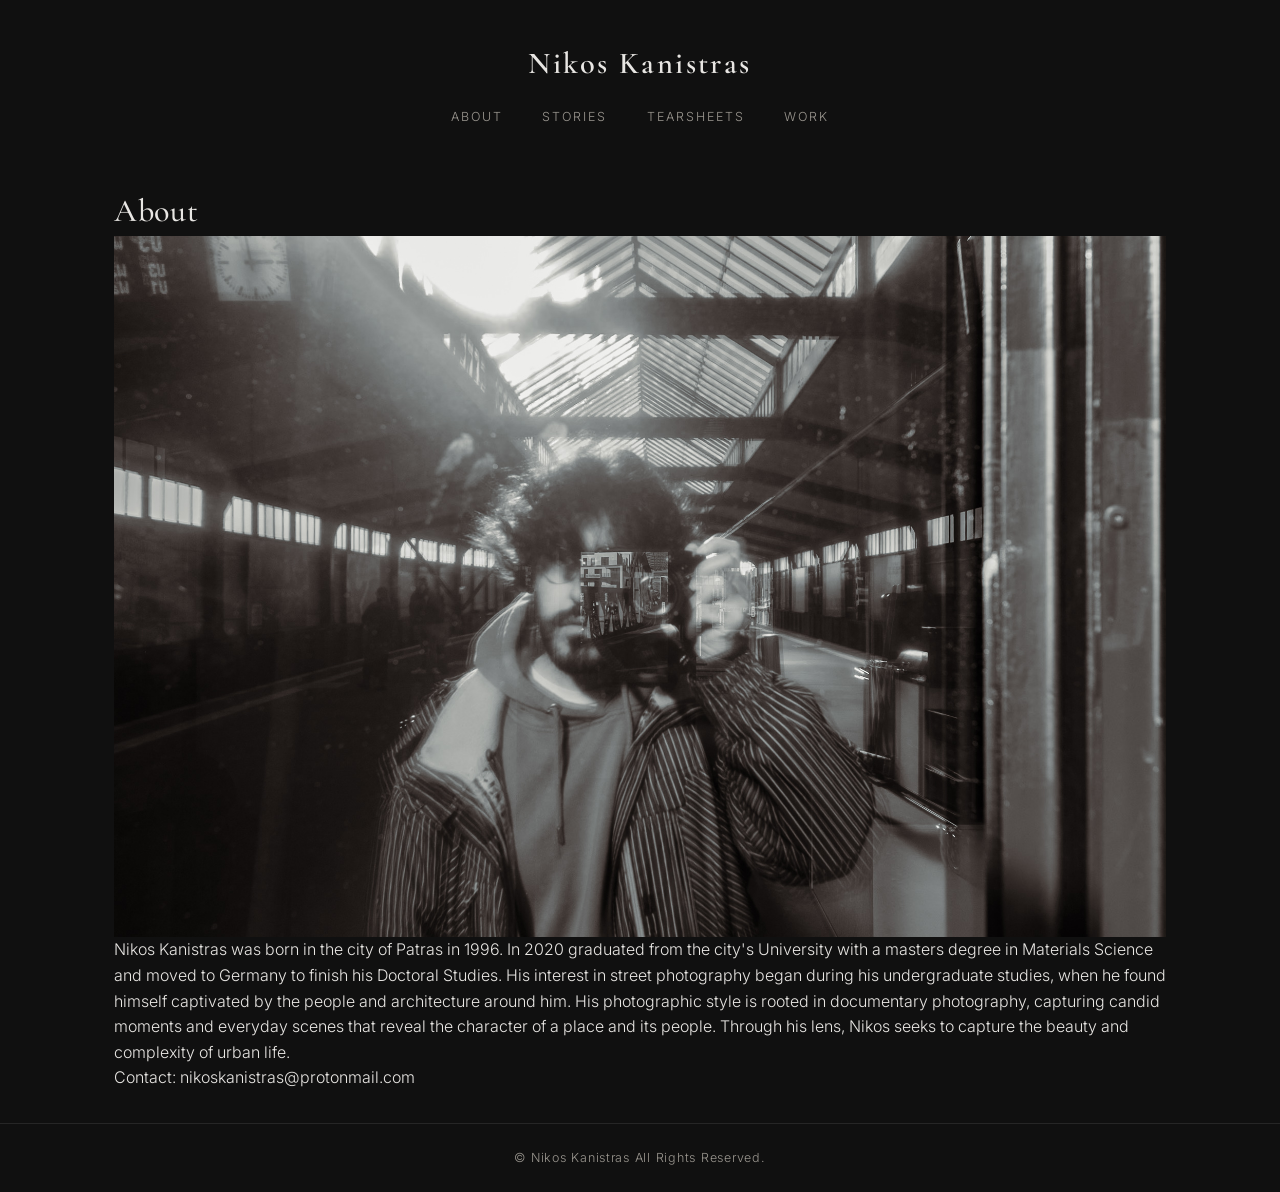
==== about.html @ 9e47cf2e "About" ====
<!DOCTYPE html>
<html lang="en">
<head>
  <meta charset="UTF-8">
  <meta name="viewport" content="width=device-width, initial-scale=1.0">
  <title>About — Nikos Kanistras</title>
  <link rel="preconnect" href="https://fonts.googleapis.com">
  <link rel="preconnect" href="https://fonts.gstatic.com" crossorigin>
  <link href="https://fonts.googleapis.com/css2?family=Cormorant+Garamond:wght@400;500;600&family=Inter:wght@300;400;500&display=swap" rel="stylesheet">
  <link rel="stylesheet" href="style.css">
</head>
<body>
  <header class="site-header">
    <a class="logo" href="index.html">Nikos Kanistras</a>
    <nav class="site-nav">
      <a href="about.html" class="active">About</a>
      <a href="stories.html">Stories</a>
      <a href="tearsheets.html">Tearsheets</a>
      <a href="work.html">Work</a>
    </nav>
  </header>

  <main class="site-main">
    <h1 class="page-title">About</h1>

    <section class="about">
      <div class="about-photo">
        <img src="images/20230419-BerlinDE-SelfPortrait-0004.jpg" alt="Portrait of Nikos Kanistras">
      </div>

      <div class="about-text">
        <p>
          Nikos Kanistras was born in the city of Patras in 1996. In 2020 graduated from the city's University with a masters degree in Materials Science and moved to Germany to finish his Doctoral Studies. His interest in street photography began during his undergraduate studies, when he found himself captivated by the people and architecture around him. His photographic style is rooted in documentary photography, capturing candid moments and everyday scenes that reveal the character of a place and its people. Through his lens, Nikos seeks to capture the beauty and complexity of urban life.
        </p>
        <p>
          Contact: nikoskanistras@protonmail.com
        </p>
      </div>
    </section>
  </main>

  <footer class="site-footer">
    <p>&copy; Nikos Kanistras All Rights Reserved.</p>
  </footer>

  <script src="script.js"></script>
</body>
</html>
---- style.css ----
/* ---------- Base ---------- */
:root {
  --bg: #101010;
  --text: #e8e6e3;
  --muted: #9a968f;
  --accent: #ffffff;
  --border: #262626;
  --max-width: 1100px;
}

* { margin: 0; padding: 0; box-sizing: border-box; }

html { scroll-behavior: smooth; }

body {
  background: var(--bg);
  color: var(--text);
  font-family: "Inter", sans-serif;
  font-weight: 300;
  font-size: 16px;
  line-height: 1.6;
  -webkit-font-smoothing: antialiased;

  /* Sticky footer: viewport fills the screen, footer stays at the bottom
     even when the page is (almost) empty */
  min-height: 100vh;
  display: flex;
  flex-direction: column;
}

img { display: block; max-width: 100%; }

a { color: var(--text); text-decoration: none; transition: opacity 0.2s ease; }
a:hover { opacity: 0.6; }

h1, h2, h3 {
  font-family: "Cormorant Garamond", serif;
  font-weight: 500;
  letter-spacing: 0.02em;
}

/* ---------- Header ---------- */
.site-header {
  text-align: center;
  padding: 2.5rem 1.5rem 1.5rem;
}

.logo {
  display: inline-block;
  font-family: "Cormorant Garamond", serif;
  font-size: 1.9rem;
  font-weight: 600;
  letter-spacing: 0.08em;
}

.site-nav {
  margin-top: 0.9rem;
}

.site-nav a {
  font-size: 0.78rem;
  text-transform: uppercase;
  letter-spacing: 0.16em;
  color: var(--muted);
  margin: 0 1.1rem;
}

.site-nav a:hover { color: var(--accent); opacity: 1; }

/* ---------- Main ---------- */
/* flex: 1 pushes the footer down when content is short */
.site-main {
  flex: 1;
  width: 100%;
  max-width: var(--max-width);
  margin: 0 auto;
  padding: 2rem 1.5rem;
}

/* ---------- Footer ---------- */
.site-footer {
  border-top: 1px solid var(--border);
  padding: 1.5rem;
  text-align: center;
  font-size: 0.78rem;
  letter-spacing: 0.06em;
  color: var(--muted);
}

/* ---------- Responsive ---------- */
@media (max-width: 700px) {
  .logo { font-size: 1.5rem; }

  .site-nav a {
    display: inline-block;
    margin: 0.35rem 0.7rem;   /* lets the four links wrap on small screens */
  }
}
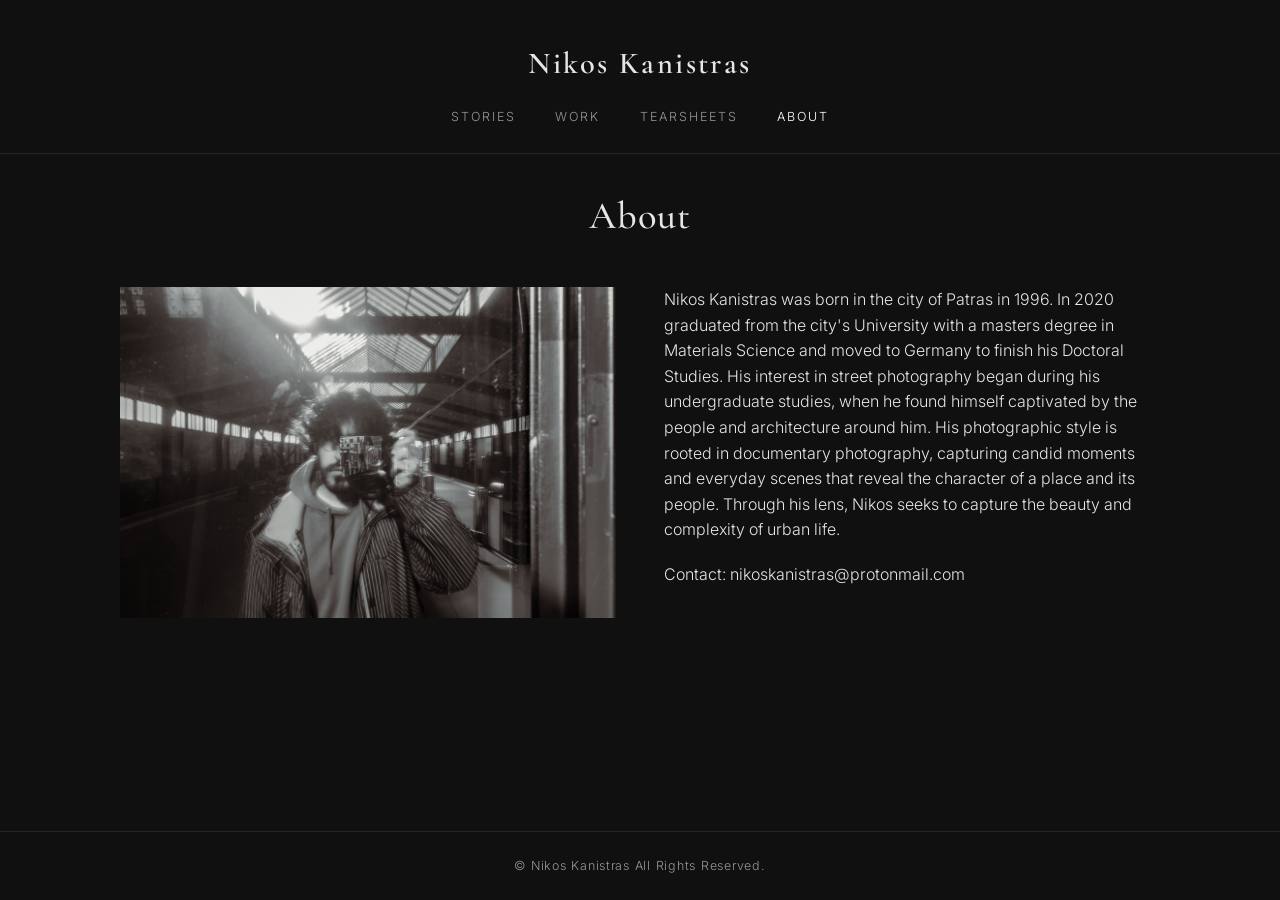
==== commit ee8e60e5: "Header change, H1 change alignment, website change width" ====
--- a/about.html
+++ b/about.html
@@ -13,10 +13,10 @@
   <header class="site-header">
     <a class="logo" href="index.html">Nikos Kanistras</a>
     <nav class="site-nav">
-      <a href="about.html" class="active">About</a>
-      <a href="stories.html">Stories</a>
-      <a href="tearsheets.html">Tearsheets</a>
-      <a href="work.html">Work</a>
+        <a href="stories.html">Stories</a>
+        <a href="work.html">Work</a>
+        <a href="tearsheets.html">Tearsheets</a>
+        <a href="about.html" class="active">About</a>
     </nav>
   </header>
 
--- a/style.css
+++ b/style.css
@@ -5,7 +5,7 @@
   --muted: #9a968f;
   --accent: #ffffff;
   --border: #262626;
-  --max-width: 1100px;
+  --max-width: 85%;
 }
 
 * { margin: 0; padding: 0; box-sizing: border-box; }
@@ -43,6 +43,7 @@
 .site-header {
   text-align: center;
   padding: 2.5rem 1.5rem 1.5rem;
+  border-bottom: 1px solid var(--border);   /* same color as footer's line */
 }
 
 .logo {
@@ -66,6 +67,47 @@
 }
 
 .site-nav a:hover { color: var(--accent); opacity: 1; }
+
+/* Active nav link */
+.site-nav a.active { color: var(--accent); }
+
+/* Serif title used on every page */
+.page-title {
+  font-size: 2.4rem;
+  margin-bottom: 2.5rem;
+  text-align: center;
+}
+
+/* ---------- About split layout ---------- */
+.about {
+  display: flex;
+  gap: 3rem;
+  align-items: flex-start;
+}
+
+.about-photo {
+  flex: 1;                 /* left half */
+}
+
+.about-photo img {
+  width: 100%;
+}
+
+.about-text {
+  flex: 1;                 /* right half */
+  max-width: 34em;         /* keeps lines readable, not too long */
+}
+
+.about-text p {
+  margin-bottom: 1.2rem;
+  color: var(--text);
+}
+
+@media (max-width: 700px) {
+  .about { flex-direction: column; }   /* photo stacks on top, text below */
+  .about-photo { margin-bottom: 2rem; }   /* space between photo and text on mobile */
+  .page-title { font-size: 2rem; }
+}
 
 /* ---------- Main ---------- */
 /* flex: 1 pushes the footer down when content is short */
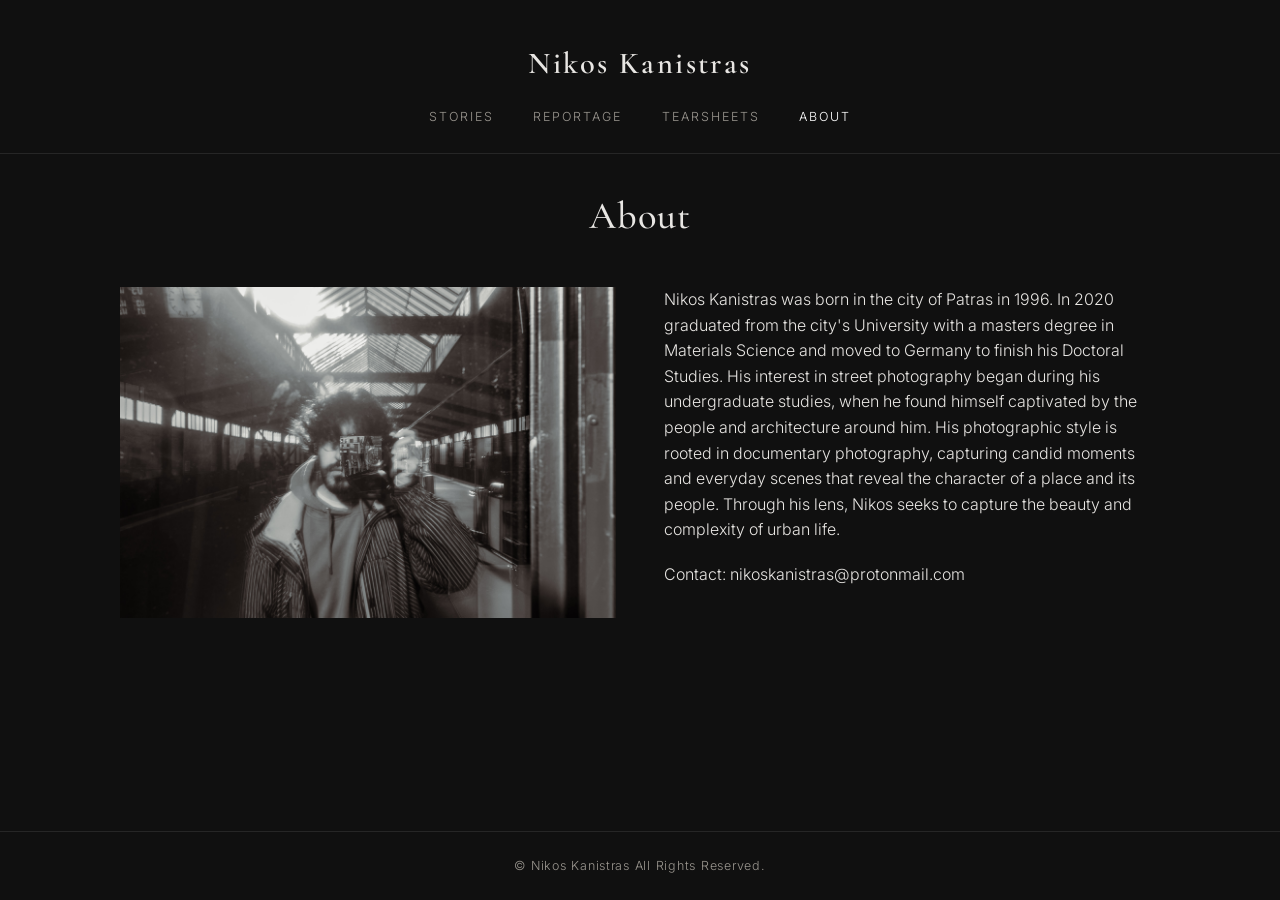
==== commit dff0e340: "Change of navigation. Changed work to reportage and created the file." ====
--- a/about.html
+++ b/about.html
@@ -14,7 +14,7 @@
     <a class="logo" href="index.html">Nikos Kanistras</a>
     <nav class="site-nav">
         <a href="stories.html">Stories</a>
-        <a href="work.html">Work</a>
+        <a href="reportage.html">Reportage</a>
         <a href="tearsheets.html">Tearsheets</a>
         <a href="about.html" class="active">About</a>
     </nav>
--- a/style.css
+++ b/style.css
@@ -137,4 +137,102 @@
     display: inline-block;
     margin: 0.35rem 0.7rem;   /* lets the four links wrap on small screens */
   }
-}+}
+
+/* ---------- Homepage: fixed, no scroll ---------- */
+body.home {
+  height: 100vh;
+  height: 100dvh;   /* same thing, but more accurate on mobile browsers */
+  overflow: hidden; /* the magic line: nothing scrolls off-screen */
+}
+
+body.home .site-main {
+  padding: 0;
+  display: flex;         /* lets the carousel stretch */
+}
+
+body.home .site-main {
+  padding: 0;
+}
+
+/* ---------- Header / Footer ---------- */
+
+body.home .site-header {
+  position: fixed;
+  left: 0;
+  right: 0;
+  z-index: 3;            /* above the carousel */
+  background: rgba(16, 16, 16, 0.2);
+  border: 1px;          /* remove the separator lines over photos */
+}
+
+body.home .site-header {
+  backdrop-filter: blur(2px);   /* blurs whatever is behind the header */
+  -webkit-backdrop-filter: blur(4px);
+}
+
+body.home .site-header { top: 0; }
+
+body.home .site-header a,
+body.home .carousel-btn,
+body.home .carousel-dots button { color: rgba(255, 255, 255, 0.8); }
+
+body.home .logo {
+  text-shadow: 0 1px 8px rgba(0, 0, 0, 0.6);
+}
+
+/* ---------- Carousel ---------- */
+.carousel {
+  position: fixed;    /* floats over everything, independent of page flow */
+  inset: 0;           /* sticks to all four edges of the screen */
+  overflow: hidden;
+}
+
+.slide {
+  position: absolute;
+  inset: 0;              /* shorthand for top/right/bottom/left: 0 */
+  width: 100%;
+  height: 100%;
+  object-fit: cover;     /* ← the cropping trick: fills the screen, trims excess */
+  opacity: 0;
+  transition: opacity 0.8s ease;
+}
+
+.slide.is-active { opacity: 1; }
+
+.carousel-btn {
+  position: absolute;
+  top: 50%;
+  transform: translateY(-50%);
+  background: none;
+  border: none;
+  color: rgba(255, 255, 255, 0.75);
+  font-size: 2.5rem;
+  cursor: pointer;
+  padding: 1rem;
+  z-index: 2;
+}
+.carousel-btn:hover { color: #fff; }
+.carousel-btn.prev { left: 1rem; }
+.carousel-btn.next { right: 1rem; }
+
+.carousel-dots {
+  position: absolute;
+  bottom: 1.2rem;
+  left: 50%;
+  transform: translateX(-50%);
+  display: flex;
+  gap: 0.6rem;
+  z-index: 2;
+}
+
+.carousel-dots button {
+  width: 8px;
+  height: 8px;
+  border-radius: 50%;
+  border: none;
+  background: rgba(255, 255, 255, 0.35);
+  cursor: pointer;
+  padding: 0;
+}
+.carousel-dots button.is-active { background: #fff; }
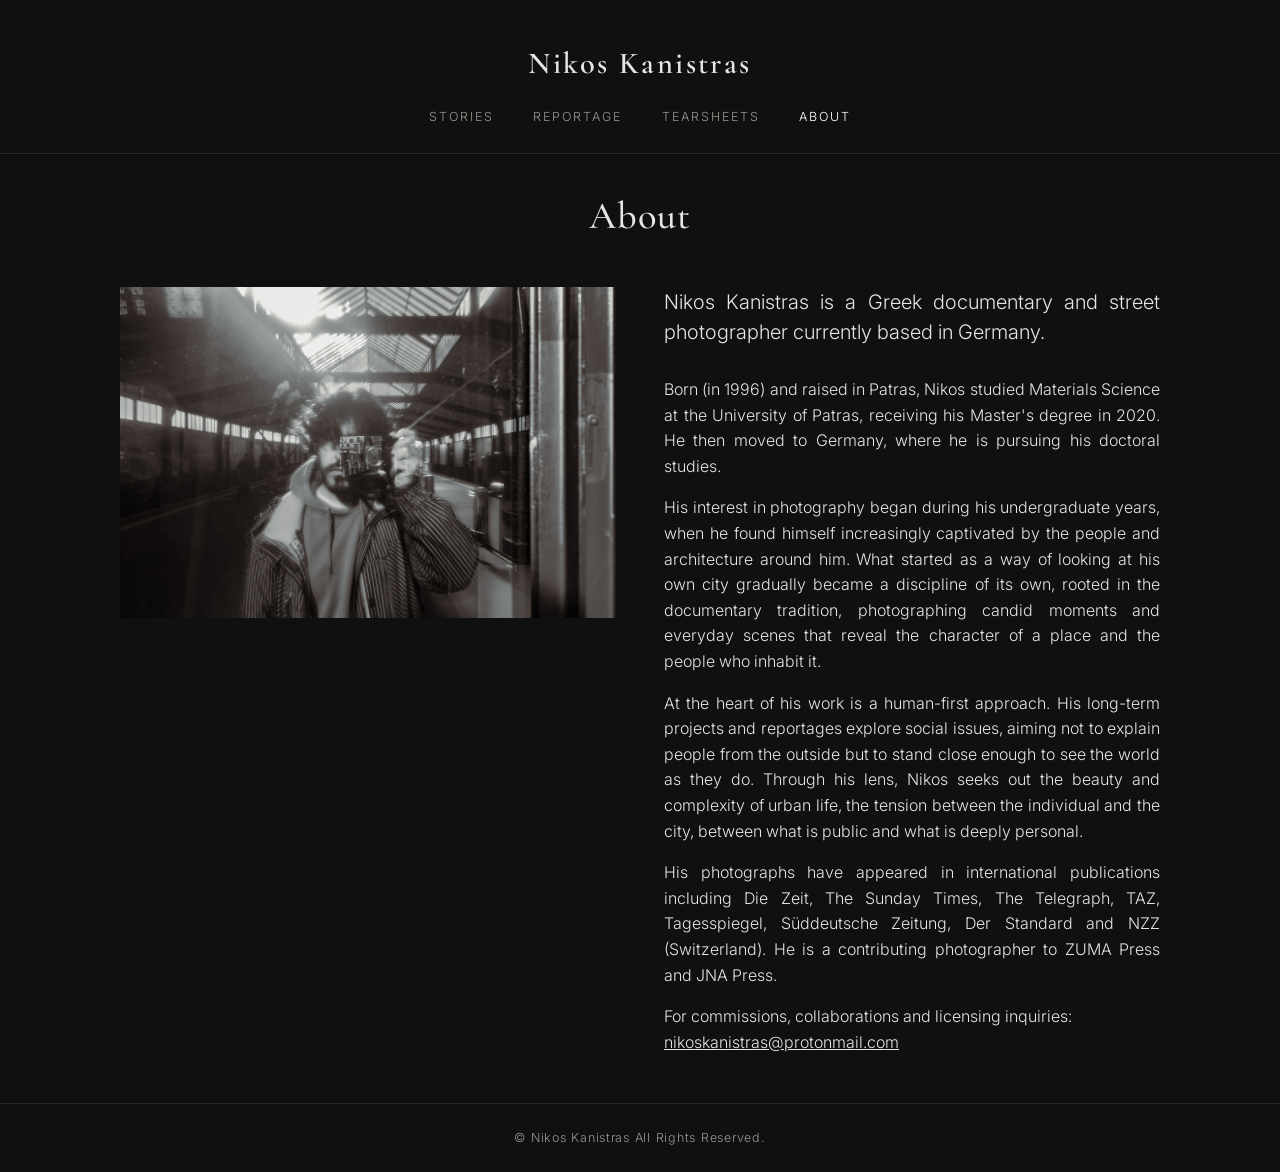
==== commit 48ec9567: "Changes in about page" ====
--- a/about.html
+++ b/about.html
@@ -8,17 +8,10 @@
   <link rel="preconnect" href="https://fonts.gstatic.com" crossorigin>
   <link href="https://fonts.googleapis.com/css2?family=Cormorant+Garamond:wght@400;500;600&family=Inter:wght@300;400;500&display=swap" rel="stylesheet">
   <link rel="stylesheet" href="style.css">
+  <link rel="stylesheet" href="about.css">
 </head>
 <body>
-  <header class="site-header">
-    <a class="logo" href="index.html">Nikos Kanistras</a>
-    <nav class="site-nav">
-        <a href="stories.html">Stories</a>
-        <a href="reportage.html">Reportage</a>
-        <a href="tearsheets.html">Tearsheets</a>
-        <a href="about.html" class="active">About</a>
-    </nav>
-  </header>
+  <script src="header.js"></script>
 
   <main class="site-main">
     <h1 class="page-title">About</h1>
@@ -29,20 +22,50 @@
       </div>
 
       <div class="about-text">
-        <p>
-          Nikos Kanistras was born in the city of Patras in 1996. In 2020 graduated from the city's University with a masters degree in Materials Science and moved to Germany to finish his Doctoral Studies. His interest in street photography began during his undergraduate studies, when he found himself captivated by the people and architecture around him. His photographic style is rooted in documentary photography, capturing candid moments and everyday scenes that reveal the character of a place and its people. Through his lens, Nikos seeks to capture the beauty and complexity of urban life.
-        </p>
-        <p>
-          Contact: nikoskanistras@protonmail.com
-        </p>
-      </div>
+  <p class="lead">
+    Nikos Kanistras is a Greek documentary and street
+    photographer currently based in Germany.
+  </p>
+
+  <p>
+    Born (in 1996) and raised in Patras, Nikos studied Materials Science at the University
+    of Patras, receiving his Master's degree in 2020. He then moved to Germany,
+    where he is pursuing his doctoral studies.
+  </p>
+
+  <p>
+    His interest in photography began during his undergraduate years, when he
+    found himself increasingly captivated by the people and architecture around
+    him. What started as a way of looking at his own city gradually became a
+    discipline of its own, rooted in the documentary tradition, photographing
+    candid moments and everyday scenes that reveal the character of a place and
+    the people who inhabit it.
+  </p>
+
+  <p>
+    At the heart of his work is a human-first approach. His long-term projects
+    and reportages explore social issues, aiming not to explain people from the
+    outside but to stand close enough to see the world as they do. Through his
+    lens, Nikos seeks out the beauty and complexity of urban life, the tension
+    between the individual and the city, between what is public and what is deeply
+    personal.
+  </p>
+
+  <p>
+    His photographs have appeared in international publications including Die Zeit,
+    The Sunday Times, The Telegraph, TAZ, Tagesspiegel, Süddeutsche Zeitung,
+    Der Standard and NZZ (Switzerland). He is a contributing photographer to
+    ZUMA Press and JNA Press.
+  </p>
+
+  <p class="contact">
+    For commissions, collaborations and licensing inquiries:<br>
+    <a href="mailto:nikoskanistras@protonmail.com">nikoskanistras@protonmail.com</a>
+  </p>
+</div>
     </section>
   </main>
 
-  <footer class="site-footer">
-    <p>&copy; Nikos Kanistras All Rights Reserved.</p>
-  </footer>
-
-  <script src="script.js"></script>
+  <script src="about.js"></script>
 </body>
 </html>
--- a/style.css
+++ b/style.css
@@ -1,4 +1,4 @@
-/* ---------- Base ---------- */
+/* ---------- Base: shared by ALL pages ---------- */
 :root {
   --bg: #101010;
   --text: #e8e6e3;
@@ -21,8 +21,7 @@
   line-height: 1.6;
   -webkit-font-smoothing: antialiased;
 
-  /* Sticky footer: viewport fills the screen, footer stays at the bottom
-     even when the page is (almost) empty */
+  /* Sticky footer: footer stays at the bottom on short pages */
   min-height: 100vh;
   display: flex;
   flex-direction: column;
@@ -39,11 +38,11 @@
   letter-spacing: 0.02em;
 }
 
-/* ---------- Header ---------- */
+/* ---------- Header (injected by header.js) ---------- */
 .site-header {
   text-align: center;
   padding: 2.5rem 1.5rem 1.5rem;
-  border-bottom: 1px solid var(--border);   /* same color as footer's line */
+  border-bottom: 1px solid var(--border);
 }
 
 .logo {
@@ -54,9 +53,7 @@
   letter-spacing: 0.08em;
 }
 
-.site-nav {
-  margin-top: 0.9rem;
-}
+.site-nav { margin-top: 0.9rem; }
 
 .site-nav a {
   font-size: 0.78rem;
@@ -67,59 +64,25 @@
 }
 
 .site-nav a:hover { color: var(--accent); opacity: 1; }
-
-/* Active nav link */
 .site-nav a.active { color: var(--accent); }
 
-/* Serif title used on every page */
+/* ---------- Page title ---------- */
 .page-title {
   font-size: 2.4rem;
   margin-bottom: 2.5rem;
   text-align: center;
 }
 
-/* ---------- About split layout ---------- */
-.about {
-  display: flex;
-  gap: 3rem;
-  align-items: flex-start;
-}
-
-.about-photo {
-  flex: 1;                 /* left half */
-}
-
-.about-photo img {
-  width: 100%;
-}
-
-.about-text {
-  flex: 1;                 /* right half */
-  max-width: 34em;         /* keeps lines readable, not too long */
-}
-
-.about-text p {
-  margin-bottom: 1.2rem;
-  color: var(--text);
-}
-
-@media (max-width: 700px) {
-  .about { flex-direction: column; }   /* photo stacks on top, text below */
-  .about-photo { margin-bottom: 2rem; }   /* space between photo and text on mobile */
-  .page-title { font-size: 2rem; }
-}
-
 /* ---------- Main ---------- */
-/* flex: 1 pushes the footer down when content is short */
 .site-main {
-  flex: 1;
+  flex: 1;                        /* pushes the footer down when content is short */
   width: 100%;
   max-width: var(--max-width);
   margin: 0 auto;
   padding: 2rem 1.5rem;
 }
 
-/* ---------- Footer ---------- */
+/* ---------- Footer (injected by header.js) ---------- */
 .site-footer {
   border-top: 1px solid var(--border);
   padding: 1.5rem;
@@ -135,104 +98,8 @@
 
   .site-nav a {
     display: inline-block;
-    margin: 0.35rem 0.7rem;   /* lets the four links wrap on small screens */
+    margin: 0.35rem 0.7rem;       /* lets the links wrap on small screens */
   }
-}
 
-/* ---------- Homepage: fixed, no scroll ---------- */
-body.home {
-  height: 100vh;
-  height: 100dvh;   /* same thing, but more accurate on mobile browsers */
-  overflow: hidden; /* the magic line: nothing scrolls off-screen */
-}
-
-body.home .site-main {
-  padding: 0;
-  display: flex;         /* lets the carousel stretch */
-}
-
-body.home .site-main {
-  padding: 0;
-}
-
-/* ---------- Header / Footer ---------- */
-
-body.home .site-header {
-  position: fixed;
-  left: 0;
-  right: 0;
-  z-index: 3;            /* above the carousel */
-  background: rgba(16, 16, 16, 0.2);
-  border: 1px;          /* remove the separator lines over photos */
-}
-
-body.home .site-header {
-  backdrop-filter: blur(2px);   /* blurs whatever is behind the header */
-  -webkit-backdrop-filter: blur(4px);
-}
-
-body.home .site-header { top: 0; }
-
-body.home .site-header a,
-body.home .carousel-btn,
-body.home .carousel-dots button { color: rgba(255, 255, 255, 0.8); }
-
-body.home .logo {
-  text-shadow: 0 1px 8px rgba(0, 0, 0, 0.6);
-}
-
-/* ---------- Carousel ---------- */
-.carousel {
-  position: fixed;    /* floats over everything, independent of page flow */
-  inset: 0;           /* sticks to all four edges of the screen */
-  overflow: hidden;
-}
-
-.slide {
-  position: absolute;
-  inset: 0;              /* shorthand for top/right/bottom/left: 0 */
-  width: 100%;
-  height: 100%;
-  object-fit: cover;     /* ← the cropping trick: fills the screen, trims excess */
-  opacity: 0;
-  transition: opacity 0.8s ease;
-}
-
-.slide.is-active { opacity: 1; }
-
-.carousel-btn {
-  position: absolute;
-  top: 50%;
-  transform: translateY(-50%);
-  background: none;
-  border: none;
-  color: rgba(255, 255, 255, 0.75);
-  font-size: 2.5rem;
-  cursor: pointer;
-  padding: 1rem;
-  z-index: 2;
-}
-.carousel-btn:hover { color: #fff; }
-.carousel-btn.prev { left: 1rem; }
-.carousel-btn.next { right: 1rem; }
-
-.carousel-dots {
-  position: absolute;
-  bottom: 1.2rem;
-  left: 50%;
-  transform: translateX(-50%);
-  display: flex;
-  gap: 0.6rem;
-  z-index: 2;
-}
-
-.carousel-dots button {
-  width: 8px;
-  height: 8px;
-  border-radius: 50%;
-  border: none;
-  background: rgba(255, 255, 255, 0.35);
-  cursor: pointer;
-  padding: 0;
-}
-.carousel-dots button.is-active { background: #fff; }+  .page-title { font-size: 2rem; }
+}
--- a/about.css
+++ b/about.css
@@ -0,0 +1,36 @@
+/* ---------- About split layout ---------- */
+.about {
+  display: flex;
+  gap: 3rem;
+  align-items: flex-start;
+}
+
+.about-photo { flex: 1; }
+.about-photo img { width: 100%; }
+
+.about-text {
+  flex: 1;
+  max-width: 34em;        /* keeps lines readable */
+  text-align: justify;
+}
+
+.about-text p {
+  margin-bottom: 1.0rem;
+  color: var(--text);
+}
+
+.about-text .lead {
+  font-size: 1.25em;
+  line-height: 1.5;
+  margin-bottom: 1.5em;
+}
+
+.about-text .contact a {
+  color: inherit;
+  text-decoration: underline;
+}
+
+@media (max-width: 700px) {
+  .about { flex-direction: column; }     /* photo stacks on top of text */
+  .about-photo { margin-bottom: 2rem; }
+}
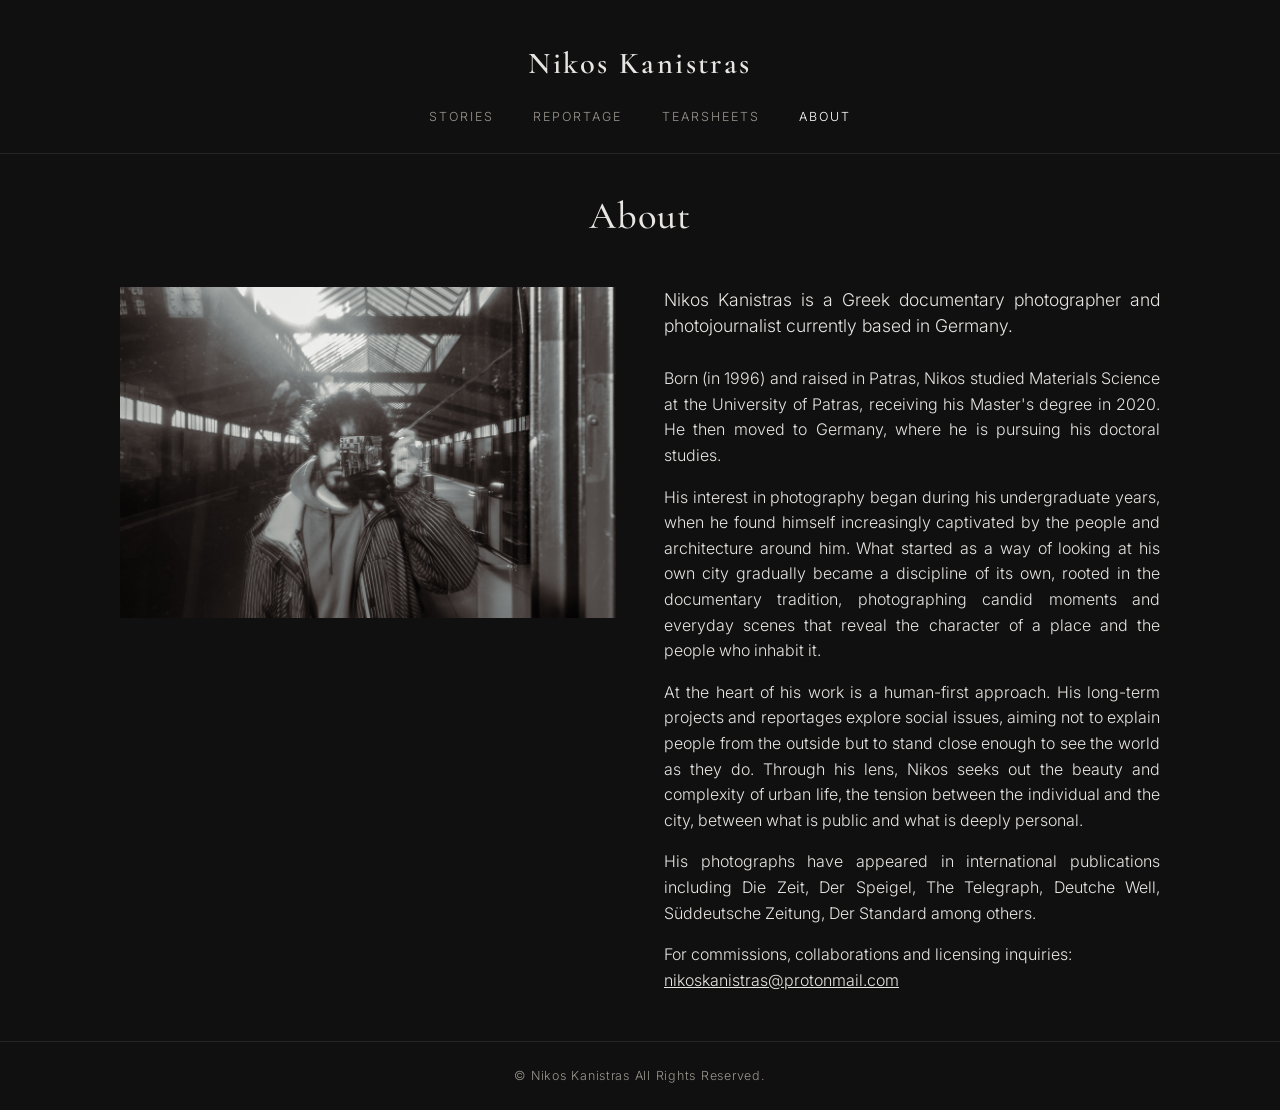
==== commit 22f2c469: "Change in about section and html file." ====
--- a/about.html
+++ b/about.html
@@ -23,39 +23,23 @@
 
       <div class="about-text">
   <p class="lead">
-    Nikos Kanistras is a Greek documentary and street
-    photographer currently based in Germany.
+    Nikos Kanistras is a Greek documentary photographer and photojournalist currently based in Germany.
   </p>
 
   <p>
-    Born (in 1996) and raised in Patras, Nikos studied Materials Science at the University
-    of Patras, receiving his Master's degree in 2020. He then moved to Germany,
-    where he is pursuing his doctoral studies.
+    Born (in 1996) and raised in Patras, Nikos studied Materials Science at the University of Patras, receiving his Master's degree in 2020. He then moved to Germany, where he is pursuing his doctoral studies.
   </p>
 
   <p>
-    His interest in photography began during his undergraduate years, when he
-    found himself increasingly captivated by the people and architecture around
-    him. What started as a way of looking at his own city gradually became a
-    discipline of its own, rooted in the documentary tradition, photographing
-    candid moments and everyday scenes that reveal the character of a place and
-    the people who inhabit it.
+    His interest in photography began during his undergraduate years, when he found himself increasingly captivated by the people and architecture around him. What started as a way of looking at his own city gradually became a discipline of its own, rooted in the documentary tradition, photographing candid moments and everyday scenes that reveal the character of a place and the people who inhabit it.
   </p>
 
   <p>
-    At the heart of his work is a human-first approach. His long-term projects
-    and reportages explore social issues, aiming not to explain people from the
-    outside but to stand close enough to see the world as they do. Through his
-    lens, Nikos seeks out the beauty and complexity of urban life, the tension
-    between the individual and the city, between what is public and what is deeply
-    personal.
+    At the heart of his work is a human-first approach. His long-term projects and reportages explore social issues, aiming not to explain people from the outside but to stand close enough to see the world as they do. Through his  lens, Nikos seeks out the beauty and complexity of urban life, the tension between the individual and the city, between what is public and what is deeply personal.
   </p>
 
   <p>
-    His photographs have appeared in international publications including Die Zeit,
-    The Sunday Times, The Telegraph, TAZ, Tagesspiegel, Süddeutsche Zeitung,
-    Der Standard and NZZ (Switzerland). He is a contributing photographer to
-    ZUMA Press and JNA Press.
+    His photographs have appeared in international publications including Die Zeit, Der Speigel, The Telegraph, Deutche Well, Süddeutsche Zeitung, Der Standard among others.
   </p>
 
   <p class="contact">
--- a/about.css
+++ b/about.css
@@ -10,7 +10,7 @@
 
 .about-text {
   flex: 1;
-  max-width: 34em;        /* keeps lines readable */
+  max-width: 100%;        /* keeps lines readable */
   text-align: justify;
 }
 
@@ -20,7 +20,7 @@
 }
 
 .about-text .lead {
-  font-size: 1.25em;
+  font-size: 1.1em;
   line-height: 1.5;
   margin-bottom: 1.5em;
 }
